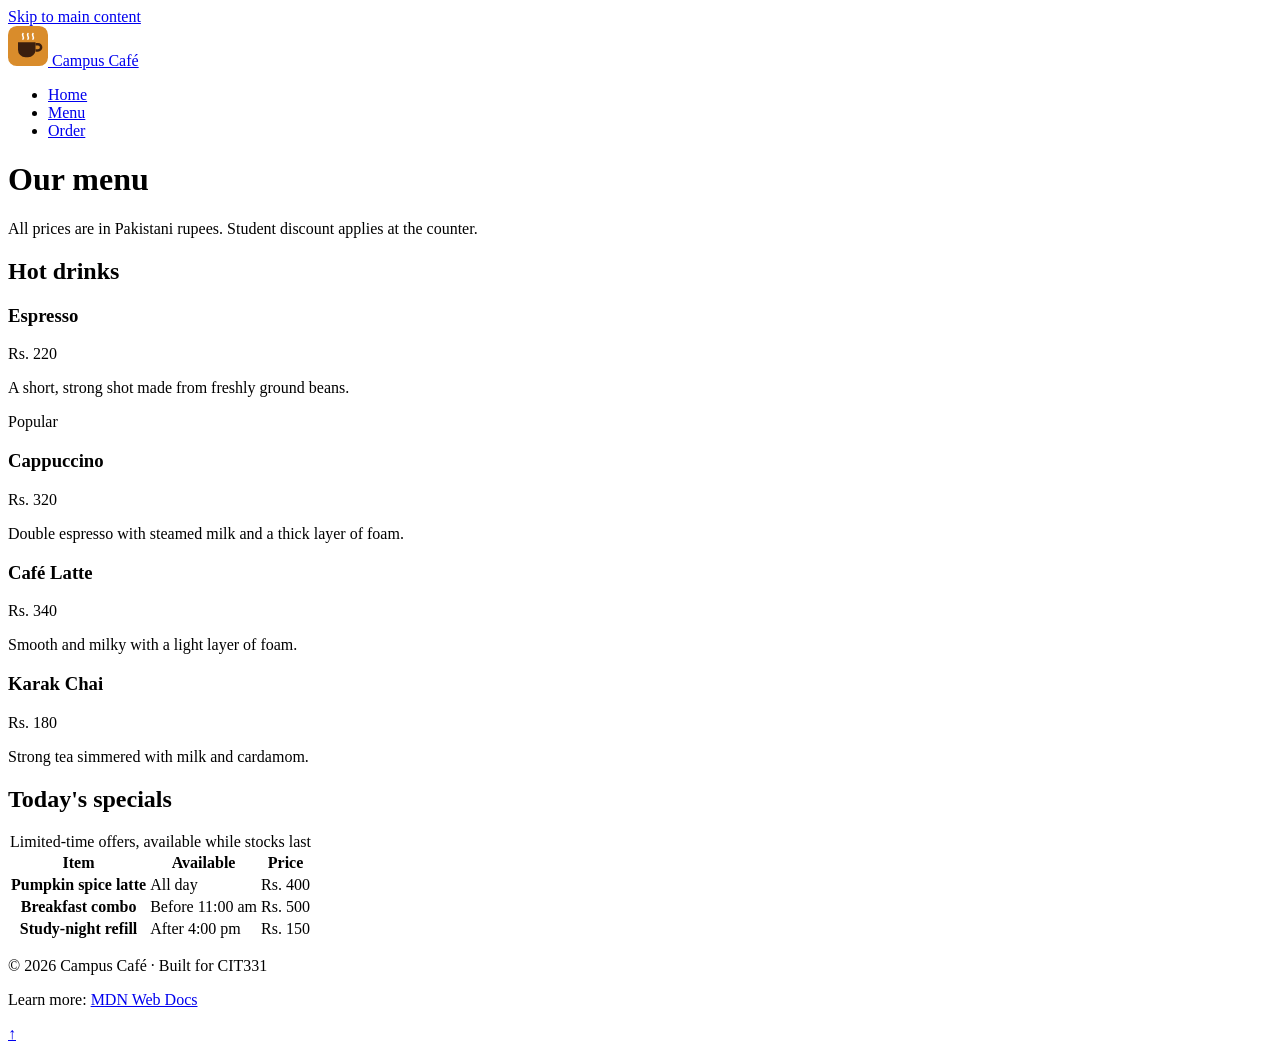
==== menu.html @ 47f38b47 "task2" ====
<!DOCTYPE html>
<html lang="en">
<head>
  <meta charset="UTF-8">
  <meta name="viewport" content="width=device-width, initial-scale=1.0">
  <meta name="description" content="The Campus Café menu: hot drinks, cold drinks and snacks.">
  <title>Campus Café | Menu</title>
  <link rel="stylesheet" href="css/styles.css">
</head>
<body id="top">
  <a class="skip-link" href="#main">Skip to main content</a>
 
  <header class="site-header">
    <a class="brand" href="index.html">
      <img src="images/logo.svg" alt="" width="40" height="40">
      <span>Campus Café</span>
    </a>
    <nav aria-label="Main">
      <ul class="nav-list">
        <li><a href="index.html">Home</a></li>
        <li><a href="menu.html" class="active" aria-current="page">Menu</a></li>
        <li><a href="order.html">Order</a></li>
      </ul>
    </nav>
  </header>
 
  <main id="main">
    <h1>Our menu</h1>
    <p>All prices are in Pakistani rupees. Student discount applies at the counter.</p>
 
    <section class="menu-group">
      <h2>Hot drinks</h2>
      <div class="menu-list">
        <article class="menu-item">
          <div class="item-head">
            <h3>Espresso</h3>
            <span class="price">Rs. 220</span>
          </div>
          <p>A short, strong shot made from freshly ground beans.</p>
        </article>
        <article class="menu-item">
          <span class="badge">Popular</span>
          <div class="item-head">
            <h3>Cappuccino</h3>
            <span class="price">Rs. 320</span>
          </div>
          <p>Double espresso with steamed milk and a thick layer of foam.</p>
        </article>
        <article class="menu-item">
          <div class="item-head">
            <h3>Caf&eacute; Latte</h3>
            <span class="price">Rs. 340</span>
          </div>
          <p>Smooth and milky with a light layer of foam.</p>
        </article>
        <article class="menu-item">
          <div class="item-head">
            <h3>Karak Chai</h3>
            <span class="price">Rs. 180</span>
          </div>
          <p>Strong tea simmered with milk and cardamom.</p>
        </article>
      </div>
    </section>
 
    <!-- Step 2.4: add the Cold drinks and Snacks sections here -->
 
    <section class="specials">
      <h2>Today's specials</h2>
      <div class="table-wrap">
        <table>
          <caption>Limited-time offers, available while stocks last</caption>
          <thead>
            <tr>
              <th scope="col">Item</th>
              <th scope="col">Available</th>
              <th scope="col">Price</th>
            </tr>
          </thead>
          <tbody>
            <tr><th scope="row">Pumpkin spice latte</th><td>All day</td><td>Rs. 400</td></tr>
            <tr><th scope="row">Breakfast combo</th><td>Before 11:00 am</td><td>Rs. 500</td></tr>
            <tr><th scope="row">Study-night refill</th><td>After 4:00 pm</td><td>Rs. 150</td></tr>
          </tbody>
        </table>
      </div>
    </section>
  </main>
 
  <footer class="site-footer">
    <p>&copy; 2026 Campus Caf&eacute; &middot; Built for CIT331</p>
    <p>Learn more: <a href="https://developer.mozilla.org/" target="_blank" rel="noopener noreferrer">MDN Web Docs</a></p>
  </footer>
 
  <a class="back-to-top" href="#top" aria-label="Back to top">&uarr;</a>
</body>
</html>
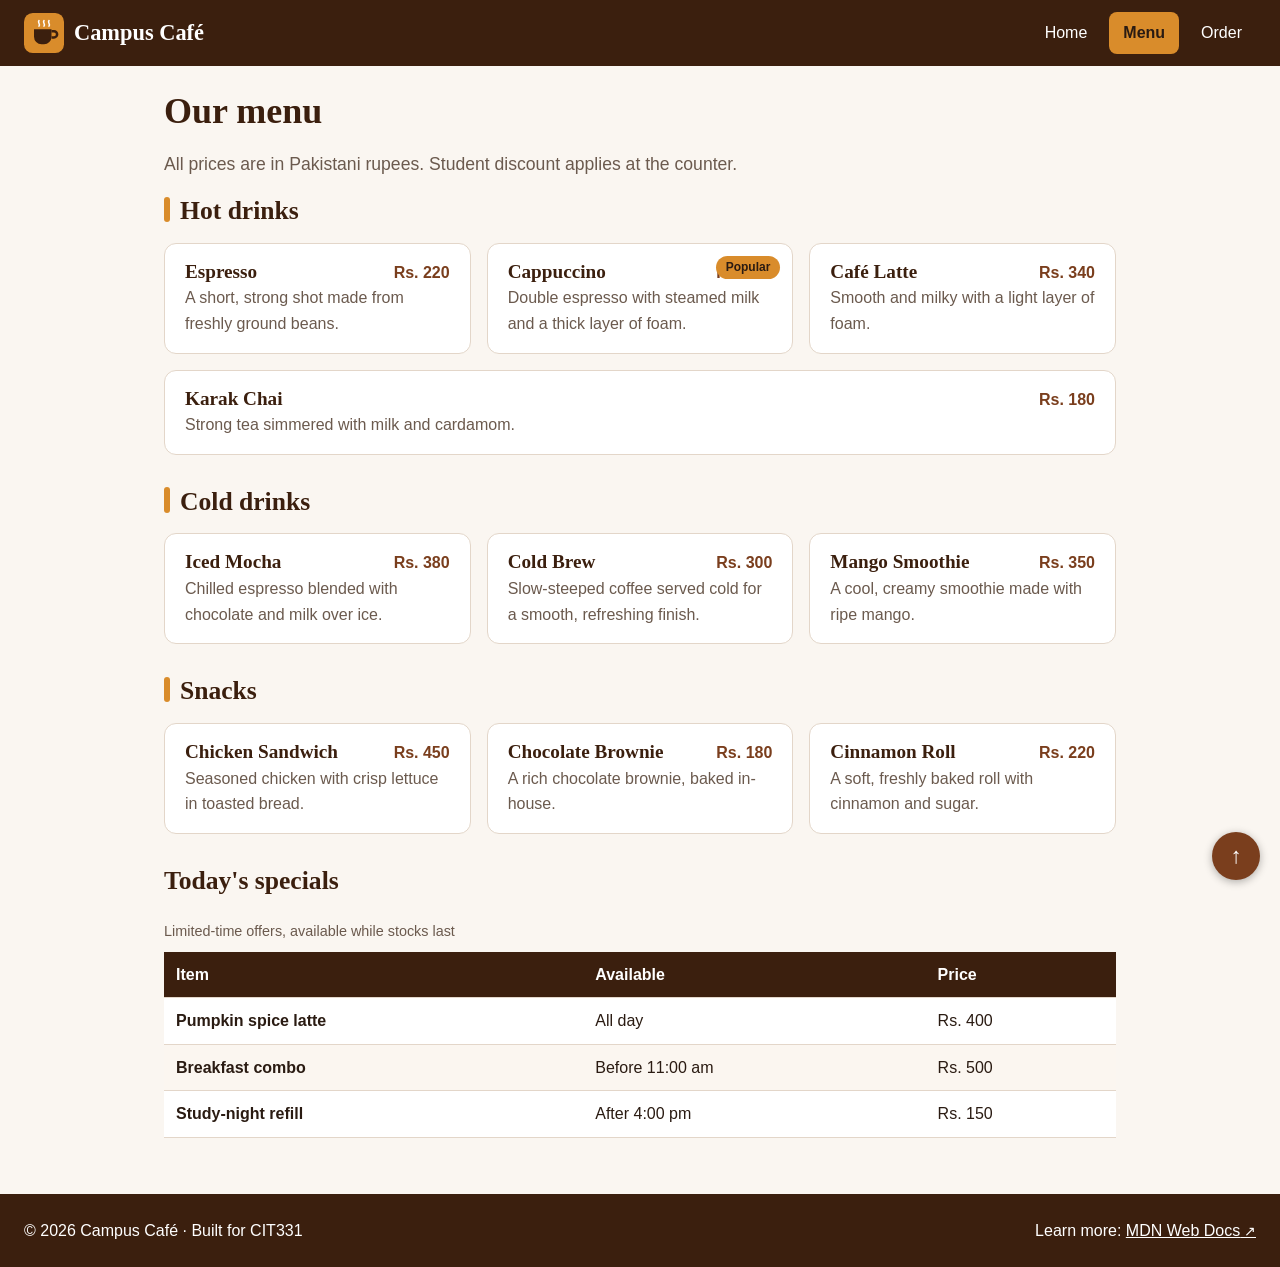
==== commit a0636bb5: "solving issues" ====
--- a/menu.html
+++ b/menu.html
@@ -63,7 +63,59 @@
       </div>
     </section>
  
-    <!-- Step 2.4: add the Cold drinks and Snacks sections here -->
+    <section class="menu-group">
+      <h2>Cold drinks</h2>
+      <div class="menu-list">
+        <article class="menu-item">
+          <div class="item-head">
+            <h3>Iced Mocha</h3>
+            <span class="price">Rs. 380</span>
+          </div>
+          <p>Chilled espresso blended with chocolate and milk over ice.</p>
+        </article>
+        <article class="menu-item">
+          <div class="item-head">
+            <h3>Cold Brew</h3>
+            <span class="price">Rs. 300</span>
+          </div>
+          <p>Slow-steeped coffee served cold for a smooth, refreshing finish.</p>
+        </article>
+        <article class="menu-item">
+          <div class="item-head">
+            <h3>Mango Smoothie</h3>
+            <span class="price">Rs. 350</span>
+          </div>
+          <p>A cool, creamy smoothie made with ripe mango.</p>
+        </article>
+      </div>
+    </section>
+
+    <section class="menu-group">
+      <h2>Snacks</h2>
+      <div class="menu-list">
+        <article class="menu-item">
+          <div class="item-head">
+            <h3>Chicken Sandwich</h3>
+            <span class="price">Rs. 450</span>
+          </div>
+          <p>Seasoned chicken with crisp lettuce in toasted bread.</p>
+        </article>
+        <article class="menu-item">
+          <div class="item-head">
+            <h3>Chocolate Brownie</h3>
+            <span class="price">Rs. 180</span>
+          </div>
+          <p>A rich chocolate brownie, baked in-house.</p>
+        </article>
+        <article class="menu-item">
+          <div class="item-head">
+            <h3>Cinnamon Roll</h3>
+            <span class="price">Rs. 220</span>
+          </div>
+          <p>A soft, freshly baked roll with cinnamon and sugar.</p>
+        </article>
+      </div>
+    </section>
  
     <section class="specials">
       <h2>Today's specials</h2>
--- a/css/styles.css
+++ b/css/styles.css
@@ -0,0 +1,432 @@
+/* ===== Campus Café: styles.css ===== */
+ 
+/* ---------- 1. Reset, tokens and base typography ---------- */
+*, *::before, *::after {
+  box-sizing: border-box;
+}
+ 
+:root {
+  --brand: #7a3e1d;
+  --brand-dark: #3b1f0e;
+  --accent: #d98c2b;
+  --bg: #faf6f1;
+  --surface: #ffffff;
+  --text: #2a1b12;
+  --muted: #6b5a4e;
+  --border: #e3d6c9;
+  --space: 16px;
+  --radius: 12px;
+}
+ 
+body {
+  margin: 0;
+  font-family: "Segoe UI", Arial, sans-serif;
+  font-size: 1rem;
+  line-height: 1.6;
+  color: var(--text);
+  background: var(--bg);
+}
+
+/* ---------- 2. Headings, links, focus ---------- */
+h1, h2, h3 {
+  font-family: Georgia, "Times New Roman", serif;
+  color: var(--brand-dark);
+  line-height: 1.2;
+}
+h1 { font-size: 2.25rem; margin: 0 0 var(--space); }
+h2 { font-size: 1.6rem;  margin: 0 0 var(--space); }
+h3 { font-size: 1.2rem;  margin: 0 0 8px; }
+ 
+a { color: var(--brand); }
+a:hover {
+  color: var(--brand-dark);
+  text-decoration-thickness: 3px;
+}
+ 
+a:focus-visible,
+button:focus-visible,
+input:focus-visible,
+select:focus-visible,
+textarea:focus-visible {
+  outline: 3px solid var(--brand);
+  outline-offset: 3px;
+}
+
+/* ---------- 3. Page shell ---------- */
+#main {
+  max-width: 1000px;
+  margin: 0 auto;
+  padding: 24px;
+}
+main > section,
+main > aside,
+main > figure {
+  margin: 0 0 32px;
+}
+h1 + p {
+  font-size: 1.1rem;
+  color: var(--muted);
+}
+ 
+/* ---------- 4. Header and navigation ---------- */
+.site-header {
+  background: var(--brand-dark);
+  color: #fff;
+  padding: 12px 24px;
+}
+.brand {
+  color: #fff;
+  text-decoration: none;
+  font-family: Georgia, "Times New Roman", serif;
+  font-size: 1.4rem;
+  font-weight: 700;
+}
+.nav-list {
+  list-style: none;
+  margin: 12px 0 0;
+  padding: 0;
+}
+.nav-list li { display: inline-block; }
+.nav-list a {
+  display: inline-block;
+  color: #fff;
+  text-decoration: none;
+  padding: 8px 14px;
+  border-radius: 8px;
+}
+.nav-list a:not(.active):hover {
+  background: rgba(255, 255, 255, 0.18);
+}
+.nav-list a.active {
+  background: var(--accent);
+  color: var(--text);
+  font-weight: 700;
+}
+ 
+/* ---------- 5. Footer ---------- */
+.site-footer {
+  background: var(--brand-dark);
+  color: #fff;
+  padding: 20px 24px;
+}
+.site-footer p { margin: 4px 0; }
+.site-footer a { color: #fff; }
+
+/* ---------- 6. Hero, buttons, cards ---------- */
+.hero {
+  background: var(--brand);
+  color: #fff;
+  padding: 48px 32px;
+  border-radius: var(--radius);
+}
+.hero h1,
+.hero p {
+  color: #fff;
+}
+.hero h1 { margin-bottom: 12px; }
+ 
+.btn {
+  display: inline-block;
+  background: var(--accent);
+  color: var(--text);
+  font: inherit;
+  font-weight: 700;
+  padding: 12px 24px;
+  border: 2px solid var(--accent);
+  border-radius: 999px;
+  text-decoration: none;
+  cursor: pointer;
+}
+.btn:hover {
+  background: var(--brand-dark);
+  border-color: var(--brand-dark);
+  color: #fff;
+}
+.btn-secondary {
+  background: transparent;
+  color: var(--brand-dark);
+  border-color: var(--brand-dark);
+}
+.btn-secondary:hover {
+  background: var(--brand-dark);
+  color: #fff;
+}
+ 
+.card {
+  background: var(--surface);
+  border: 1px solid var(--border);
+  border-radius: var(--radius);
+  padding: 20px;
+  box-shadow: 0 2px 6px rgba(59, 31, 14, 0.08);
+}
+.logo-figure { text-align: center; }
+figcaption { color: var(--muted); font-size: 0.9rem; }
+
+/* ---------- 7. Menu, tables ---------- */
+.menu-group h2::before {
+  content: "";
+  display: inline-block;
+  width: 6px;
+  height: 1em;
+  margin-right: 10px;
+  background: var(--accent);
+  border-radius: 3px;
+  vertical-align: -0.12em;
+}
+.menu-item {
+  background: var(--surface);
+  border: 1px solid var(--border);
+  border-radius: var(--radius);
+  padding: 16px 20px;
+  margin-bottom: 16px;
+}
+.menu-item p { margin: 0; color: var(--muted); }
+.item-head h3 { margin: 0; }
+.price { font-weight: 700; color: var(--brand); }
+ 
+table {
+  width: 100%;
+  border-collapse: collapse;
+  background: var(--surface);
+}
+caption {
+  text-align: left;
+  padding: 8px 0;
+  color: var(--muted);
+  font-size: 0.9rem;
+}
+th, td {
+  text-align: left;
+  padding: 10px 12px;
+  border-bottom: 1px solid var(--border);
+}
+thead th {
+  background: var(--brand-dark);
+  color: #fff;
+}
+tbody th { font-weight: 600; }
+tbody tr:nth-child(even) { background: #fbf6f0; }
+ 
+/* ---------- 8. Attribute selectors and pseudo-elements ---------- */
+a[href^="http"]::after {
+  content: " \2197";
+  font-size: 0.85em;
+}
+
+/* ---------- 9. Forms ---------- */
+form > fieldset {
+  background: var(--surface);
+  border: 1px solid var(--border);
+  border-radius: var(--radius);
+  padding: 16px 20px;
+  margin: 0 0 20px;
+}
+legend {
+  font-weight: 700;
+  padding: 0 8px;
+  color: var(--brand-dark);
+}
+label { font-weight: 600; }
+ 
+input, select, textarea {
+  font: inherit;
+  width: 100%;
+  padding: 10px 12px;
+  border: 1px solid var(--border);
+  border-radius: 8px;
+  background: #fff;
+  color: var(--text);
+}
+input[type="radio"],
+input[type="checkbox"] {
+  width: auto;
+  margin-right: 8px;
+}
+input[required],
+select[required] {
+  border-left: 4px solid var(--accent);
+}
+input[placeholder]:not(:placeholder-shown):invalid {
+  border-color: #b3261e;
+}
+::placeholder {
+  color: var(--muted);
+  opacity: 1;
+}
+#message {
+  min-height: 1.6em;
+  font-weight: 600;
+  color: #0a6b50;
+}
+
+/* ---------- 10. Positioning ---------- */
+ 
+/* sticky: stays at the top while the page scrolls */
+.site-header {
+  position: sticky;
+  top: 0;
+  z-index: 100;
+}
+ 
+/* absolute: placed inside its nearest positioned parent */
+.menu-item { position: relative; }
+.badge {
+  position: absolute;
+  top: 12px;
+  right: 12px;
+  background: var(--accent);
+  color: var(--text);
+  font-size: 0.75rem;
+  font-weight: 700;
+  padding: 2px 10px;
+  border-radius: 999px;
+}
+ 
+/* fixed: stays in the corner of the screen */
+.back-to-top {
+  position: fixed;
+  right: 20px;
+  bottom: 20px;
+  width: 48px;
+  height: 48px;
+  display: flex;
+  align-items: center;
+  justify-content: center;
+  background: var(--brand);
+  color: #fff;
+  font-size: 1.4rem;
+  text-decoration: none;
+  border-radius: 50%;
+  box-shadow: 0 2px 8px rgba(0, 0, 0, 0.3);
+}
+.back-to-top:hover { background: var(--brand-dark); color: #fff; }
+ 
+/* skip link: parked off-screen until it gets keyboard focus */
+.skip-link {
+  position: absolute;
+  left: -9999px;
+  top: 0;
+}
+.skip-link:focus {
+  left: 8px;
+  top: 8px;
+  z-index: 200;
+  background: #fff;
+  color: var(--brand-dark);
+  padding: 8px 14px;
+  border-radius: 8px;
+}
+
+/* ---------- 11. Flexbox: header, nav, footer ---------- */
+.site-header {
+  display: flex;
+  flex-wrap: wrap;
+  align-items: center;
+  justify-content: space-between;
+  gap: 12px;
+}
+.brand {
+  display: flex;
+  align-items: center;
+  gap: 10px;
+}
+.nav-list {
+  display: flex;
+  gap: 8px;
+  margin: 0;
+}
+ 
+.site-footer {
+  display: flex;
+  flex-wrap: wrap;
+  align-items: center;
+  justify-content: space-between;
+  gap: 8px 24px;
+}
+
+/* ---------- 12. Flexbox: cards and menu ---------- */
+.card-row {
+  display: flex;
+  flex-wrap: wrap;
+  gap: 16px;
+}
+.card-row > .card {
+  flex: 1 1 260px;
+}
+ 
+.menu-list {
+  display: flex;
+  flex-wrap: wrap;
+  gap: 16px;
+}
+.menu-item {
+  flex: 1 1 300px;
+  margin-bottom: 0;
+}
+.item-head {
+  display: flex;
+  justify-content: space-between;
+  align-items: baseline;
+  gap: 12px;
+}
+ 
+/* keep the footer at the bottom of short pages */
+body {
+  min-height: 100vh;
+  display: flex;
+  flex-direction: column;
+}
+#main {
+  width: 100%;
+  flex: 1;
+}
+
+/* ---------- 13. Flexbox: form layout ---------- */
+.form-row {
+  display: flex;
+  flex-wrap: wrap;
+  gap: 16px;
+  margin-bottom: 16px;
+}
+.form-row > .field,
+.form-row > .choice {
+  flex: 1 1 220px;
+}
+.field {
+  display: flex;
+  flex-direction: column;
+  gap: 6px;
+  margin-bottom: 4px;
+}
+ 
+fieldset.choice {
+  display: flex;
+  flex-direction: column;
+  gap: 8px;
+  margin: 0;
+  border: 1px solid var(--border);
+  border-radius: 8px;
+  padding: 12px 16px;
+}
+ 
+.saved-orders { margin-top: 40px; }
+.table-wrap { overflow-x: auto; margin-bottom: 16px; }
+
+/* ---------- 14. Responsive ---------- */
+img {
+  max-width: 100%;
+  height: auto;
+}
+ 
+@media (max-width: 768px) {
+  h1 { font-size: 1.9rem; }
+  #main { padding: 16px; }
+  .hero { padding: 32px 20px; }
+  .site-header { flex-direction: column; align-items: flex-start; }
+}
+ 
+@media (max-width: 480px) {
+  .nav-list { flex-wrap: wrap; }
+  .btn { display: block; width: 100%; text-align: center; }
+  .site-footer { flex-direction: column; align-items: flex-start; }
+}
